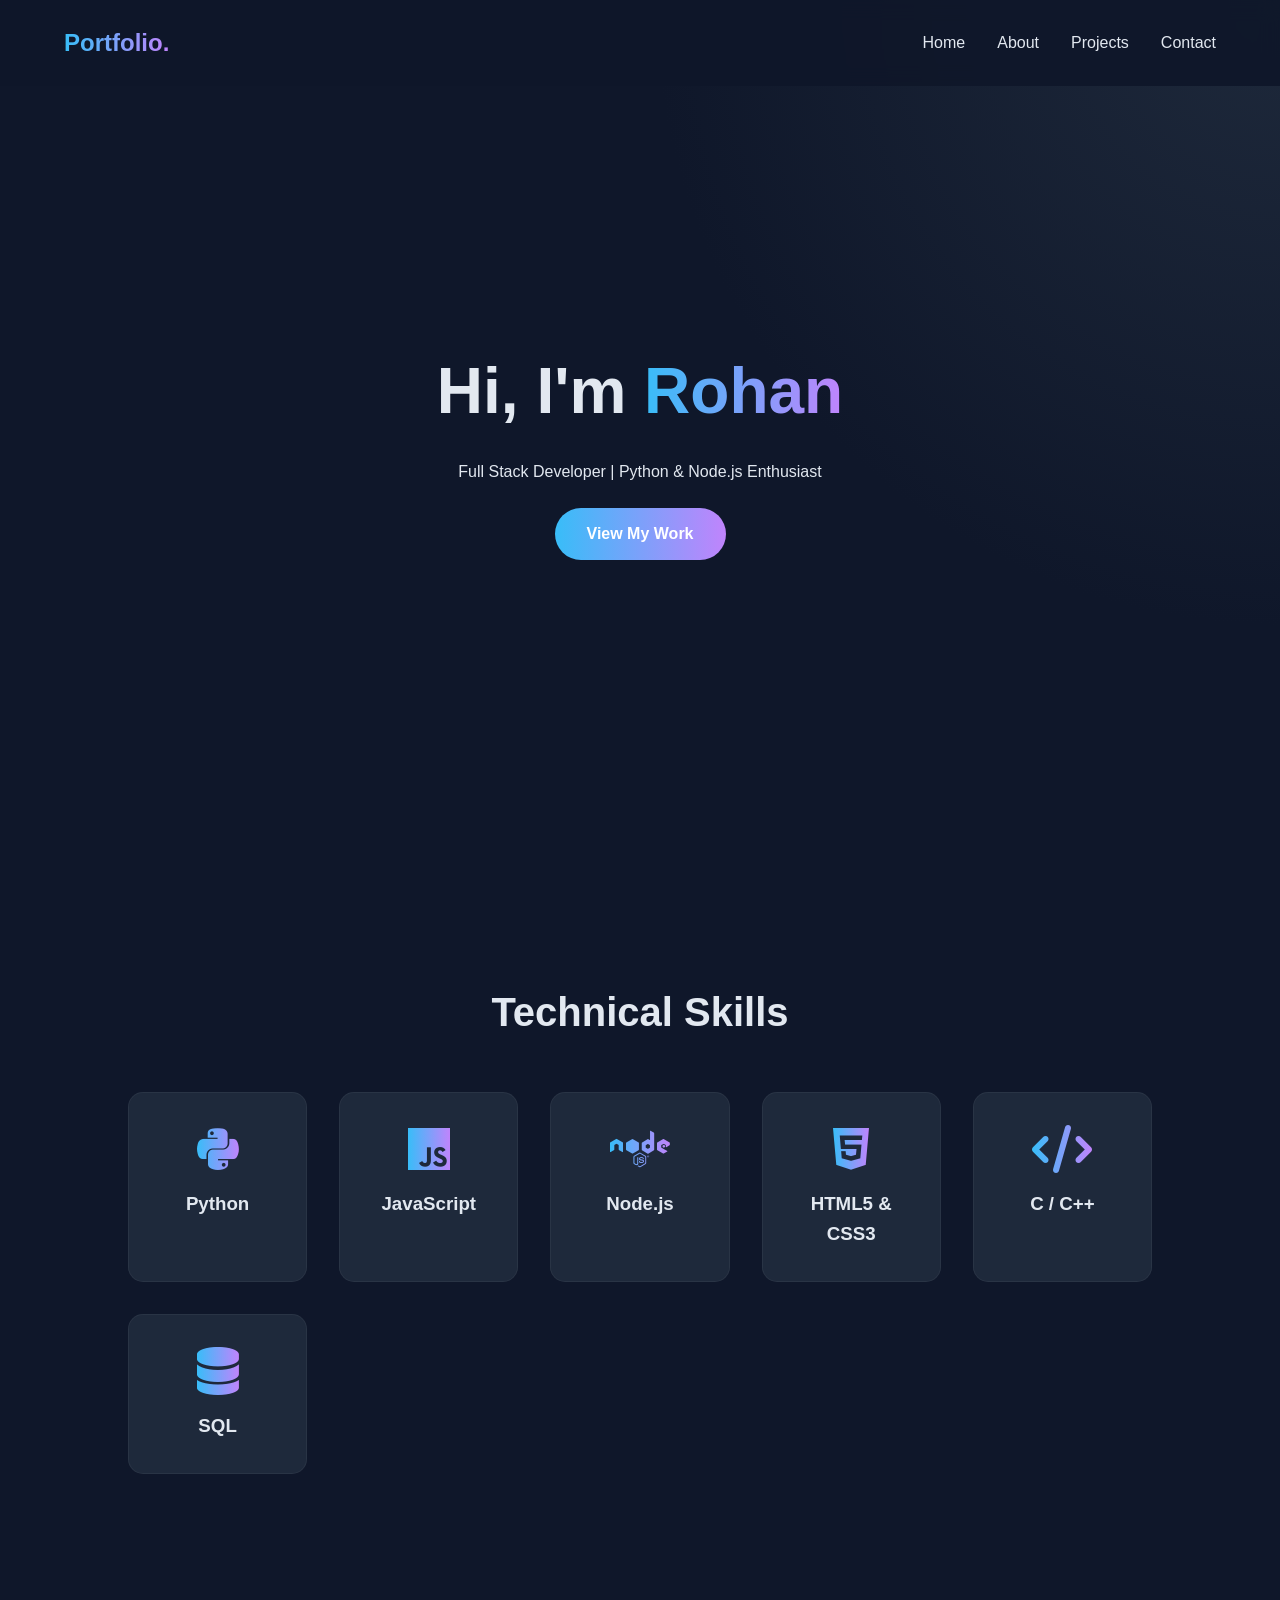
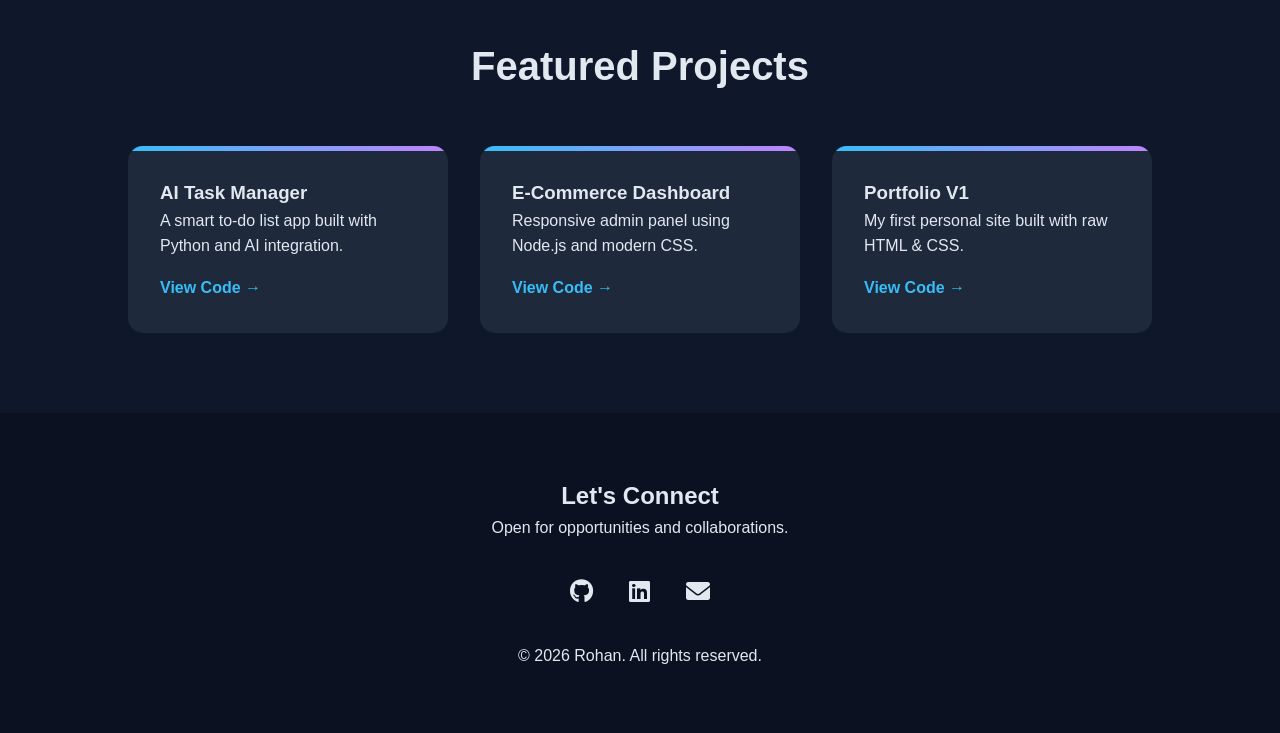
==== index.html @ 718a58d2 "Add files via upload" ====
<!DOCTYPE html>
<html lang="en">
<head>
    <meta charset="UTF-8">
    <meta name="viewport" content="width=device-width, initial-scale=1.0">
    <title>My Portfolio</title>
    <link rel="stylesheet" href="style.css">
    <link rel="stylesheet" href="https://cdnjs.cloudflare.com/ajax/libs/font-awesome/6.0.0/css/all.min.css">
</head>
<body>

    <nav class="navbar">
        <div class="logo">Portfolio.</div>
        <ul class="nav-links">
            <li><a href="#home">Home</a></li>
            <li><a href="#about">About</a></li>
            <li><a href="#projects">Projects</a></li>
            <li><a href="#contact">Contact</a></li>
        </ul>
    </nav>

    <header id="home" class="hero">
        <div class="hero-content">
            <h1>Hi, I'm <span class="highlight">Rohan</span></h1>
            <p>Full Stack Developer | Python & Node.js Enthusiast</p>
            <a href="#projects" class="btn">View My Work</a>
        </div>
    </header>

    <section id="about" class="container">
        <h2 class="section-title">Technical Skills</h2>
        <div class="skills-grid">
            <div class="skill-card"><i class="fab fa-python"></i> <h3>Python</h3></div>
            <div class="skill-card"><i class="fab fa-js"></i> <h3>JavaScript</h3></div>
            <div class="skill-card"><i class="fab fa-node"></i> <h3>Node.js</h3></div>
            <div class="skill-card"><i class="fab fa-html5"></i> <h3>HTML5 & CSS3</h3></div>
            <div class="skill-card"><i class="fas fa-code"></i> <h3>C / C++</h3></div>
            <div class="skill-card"><i class="fas fa-database"></i> <h3>SQL</h3></div>
        </div>
    </section>

    <section id="projects" class="container">
        <h2 class="section-title">Featured Projects</h2>
        <div class="projects-grid">
            <div class="project-card">
                <h3>AI Task Manager</h3>
                <p>A smart to-do list app built with Python and AI integration.</p>
                <a href="#">View Code &rarr;</a>
            </div>
            <div class="project-card">
                <h3>E-Commerce Dashboard</h3>
                <p>Responsive admin panel using Node.js and modern CSS.</p>
                <a href="#">View Code &rarr;</a>
            </div>
            <div class="project-card">
                <h3>Portfolio V1</h3>
                <p>My first personal site built with raw HTML & CSS.</p>
                <a href="#">View Code &rarr;</a>
            </div>
        </div>
    </section>

    <section id="contact" class="footer">
        <h2>Let's Connect</h2>
        <p>Open for opportunities and collaborations.</p>
        <div class="socials">
            <a href="#"><i class="fab fa-github"></i></a>
            <a href="#"><i class="fab fa-linkedin"></i></a>
            <a href="mailto:khadkerohan20@gmail.com"><i class="fas fa-envelope"></i></a>
        </div>
        <p class="copyright">&copy; 2026 Rohan. All rights reserved.</p>
    </section>

    <script src="script.js"></script>
</body>
</html>
---- style.css ----
/* --- Variables & Reset --- */
:root {
    --bg-color: #0f172a;
    --card-bg: #1e293b;
    --text-color: #e2e8f0;
    --primary-color: #38bdf8; /* Cyan */
    --accent-color: #c084fc;  /* Purple */
    --gradient: linear-gradient(90deg, var(--primary-color), var(--accent-color));
}

* {
    margin: 0;
    padding: 0;
    box-sizing: border-box;
    font-family: 'Segoe UI', Tahoma, Geneva, Verdana, sans-serif;
    scroll-behavior: smooth;
}

body {
    background-color: var(--bg-color);
    color: var(--text-color);
    line-height: 1.6;
}

/* --- Navigation --- */
.navbar {
    display: flex;
    justify-content: space-between;
    align-items: center;
    padding: 1.5rem 5%;
    position: fixed;
    width: 100%;
    background: rgba(15, 23, 42, 0.9);
    backdrop-filter: blur(10px);
    z-index: 1000;
}

.logo {
    font-size: 1.5rem;
    font-weight: bold;
    background: var(--gradient);
    -webkit-background-clip: text;
    -webkit-text-fill-color: transparent;
}

.nav-links {
    list-style: none;
    display: flex;
    gap: 2rem;
}

.nav-links a {
    text-decoration: none;
    color: var(--text-color);
    font-weight: 500;
    transition: 0.3s;
}

.nav-links a:hover {
    color: var(--primary-color);
}

/* --- Hero Section --- */
.hero {
    height: 100vh;
    display: flex;
    align-items: center;
    justify-content: center;
    text-align: center;
    background: radial-gradient(circle at top right, #1e293b, transparent 40%);
}

.hero h1 {
    font-size: 4rem;
    margin-bottom: 1rem;
}

.highlight {
    background: var(--gradient);
    -webkit-background-clip: text;
    -webkit-text-fill-color: transparent;
}

.btn {
    display: inline-block;
    padding: 0.8rem 2rem;
    margin-top: 1.5rem;
    background: var(--gradient);
    color: #fff;
    text-decoration: none;
    border-radius: 50px;
    font-weight: bold;
    transition: transform 0.3s ease;
}

.btn:hover {
    transform: scale(1.05);
}

/* --- Common Layouts --- */
.container {
    padding: 5rem 10%;
}

.section-title {
    text-align: center;
    font-size: 2.5rem;
    margin-bottom: 3rem;
}

/* --- Skills Grid --- */
.skills-grid {
    display: grid;
    grid-template-columns: repeat(auto-fit, minmax(150px, 1fr));
    gap: 2rem;
    text-align: center;
}

.skill-card {
    background: var(--card-bg);
    padding: 2rem;
    border-radius: 15px;
    border: 1px solid rgba(255, 255, 255, 0.05);
    transition: 0.3s;
}

.skill-card:hover {
    transform: translateY(-10px);
    border-color: var(--primary-color);
}

.skill-card i {
    font-size: 3rem;
    margin-bottom: 1rem;
    background: var(--gradient);
    -webkit-background-clip: text;
    -webkit-text-fill-color: transparent;
}

/* --- Projects Grid --- */
.projects-grid {
    display: grid;
    grid-template-columns: repeat(auto-fit, minmax(300px, 1fr));
    gap: 2rem;
}

.project-card {
    background: var(--card-bg);
    padding: 2rem;
    border-radius: 15px;
    position: relative;
    overflow: hidden;
    transition: 0.3s;
}

.project-card::before {
    content: '';
    position: absolute;
    top: 0;
    left: 0;
    width: 100%;
    height: 5px;
    background: var(--gradient);
}

.project-card:hover {
    transform: scale(1.02);
}

.project-card a {
    color: var(--primary-color);
    text-decoration: none;
    font-weight: bold;
    margin-top: 1rem;
    display: inline-block;
}

/* --- Footer --- */
.footer {
    text-align: center;
    padding: 4rem 2rem;
    background: #0b1120;
}

.socials {
    margin: 2rem 0;
}

.socials a {
    color: var(--text-color);
    font-size: 1.5rem;
    margin: 0 1rem;
    transition: 0.3s;
}

.socials a:hover {
    color: var(--accent-color);
}
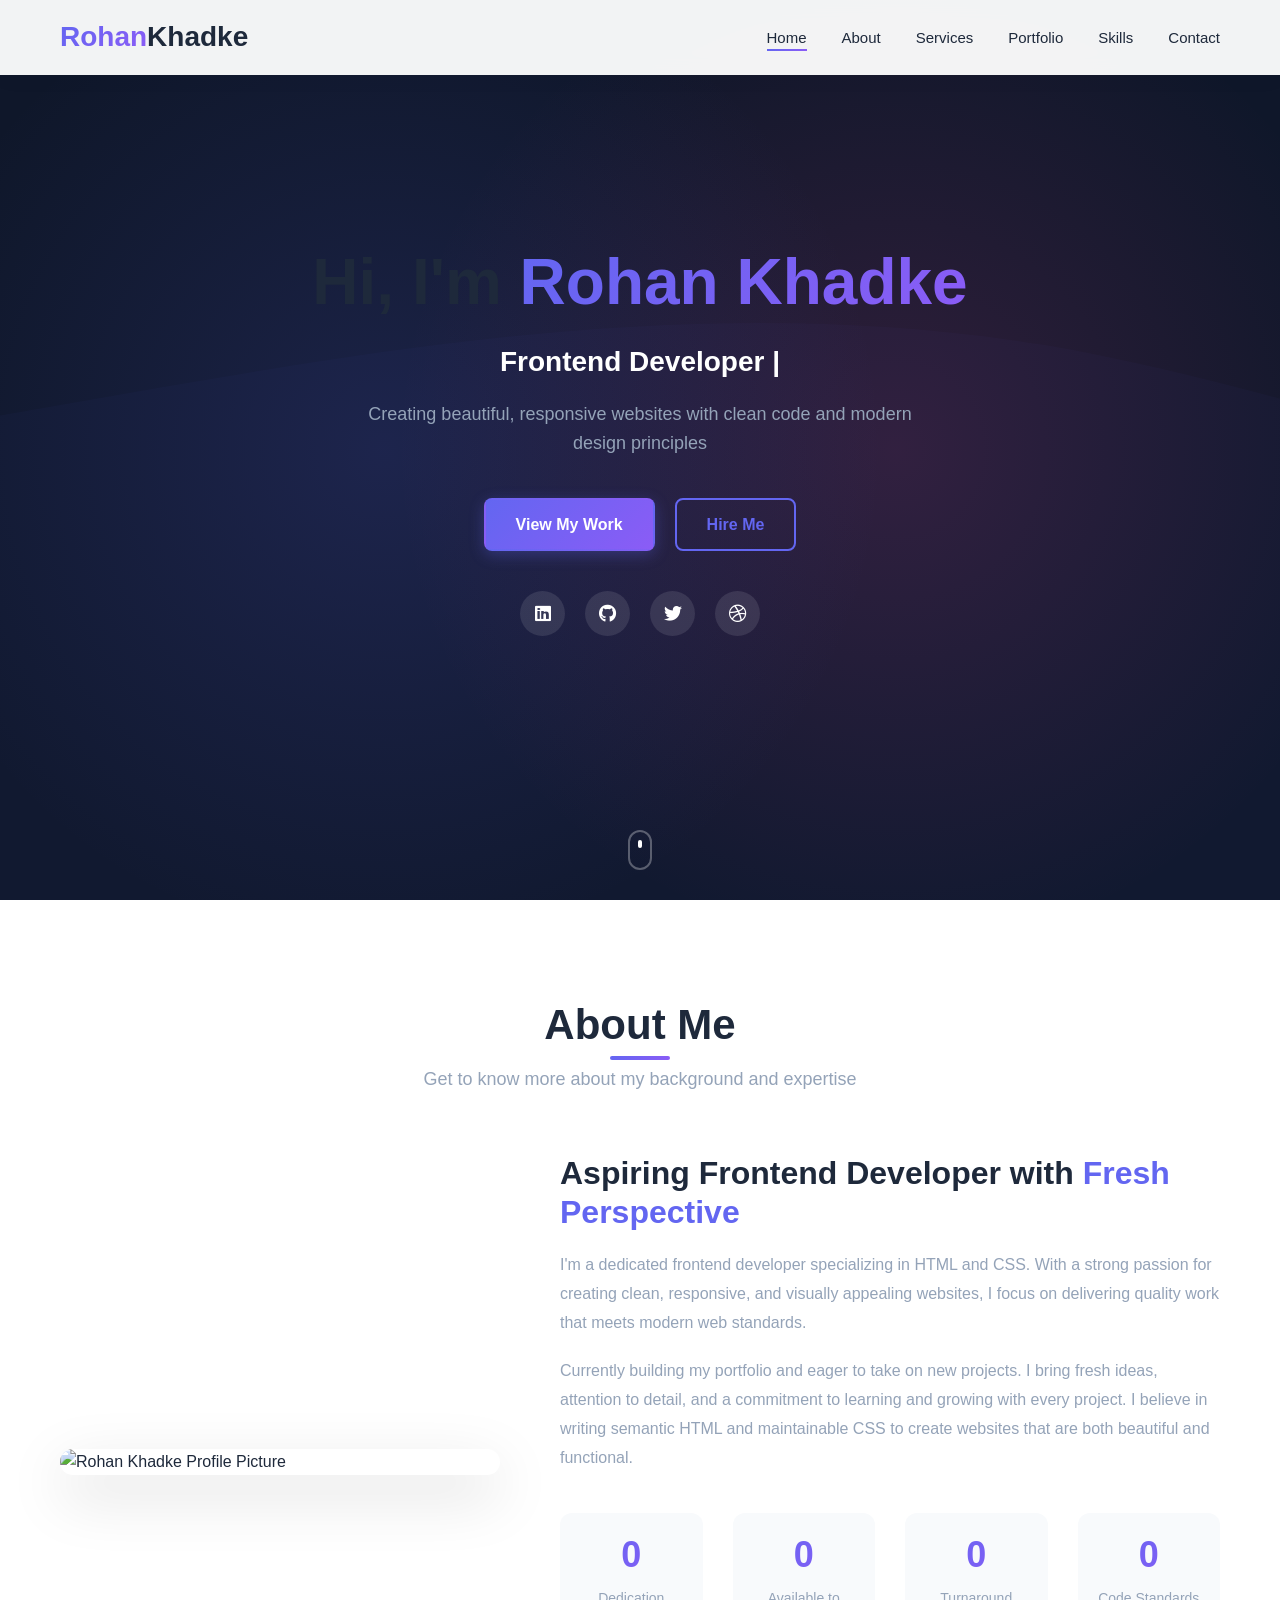
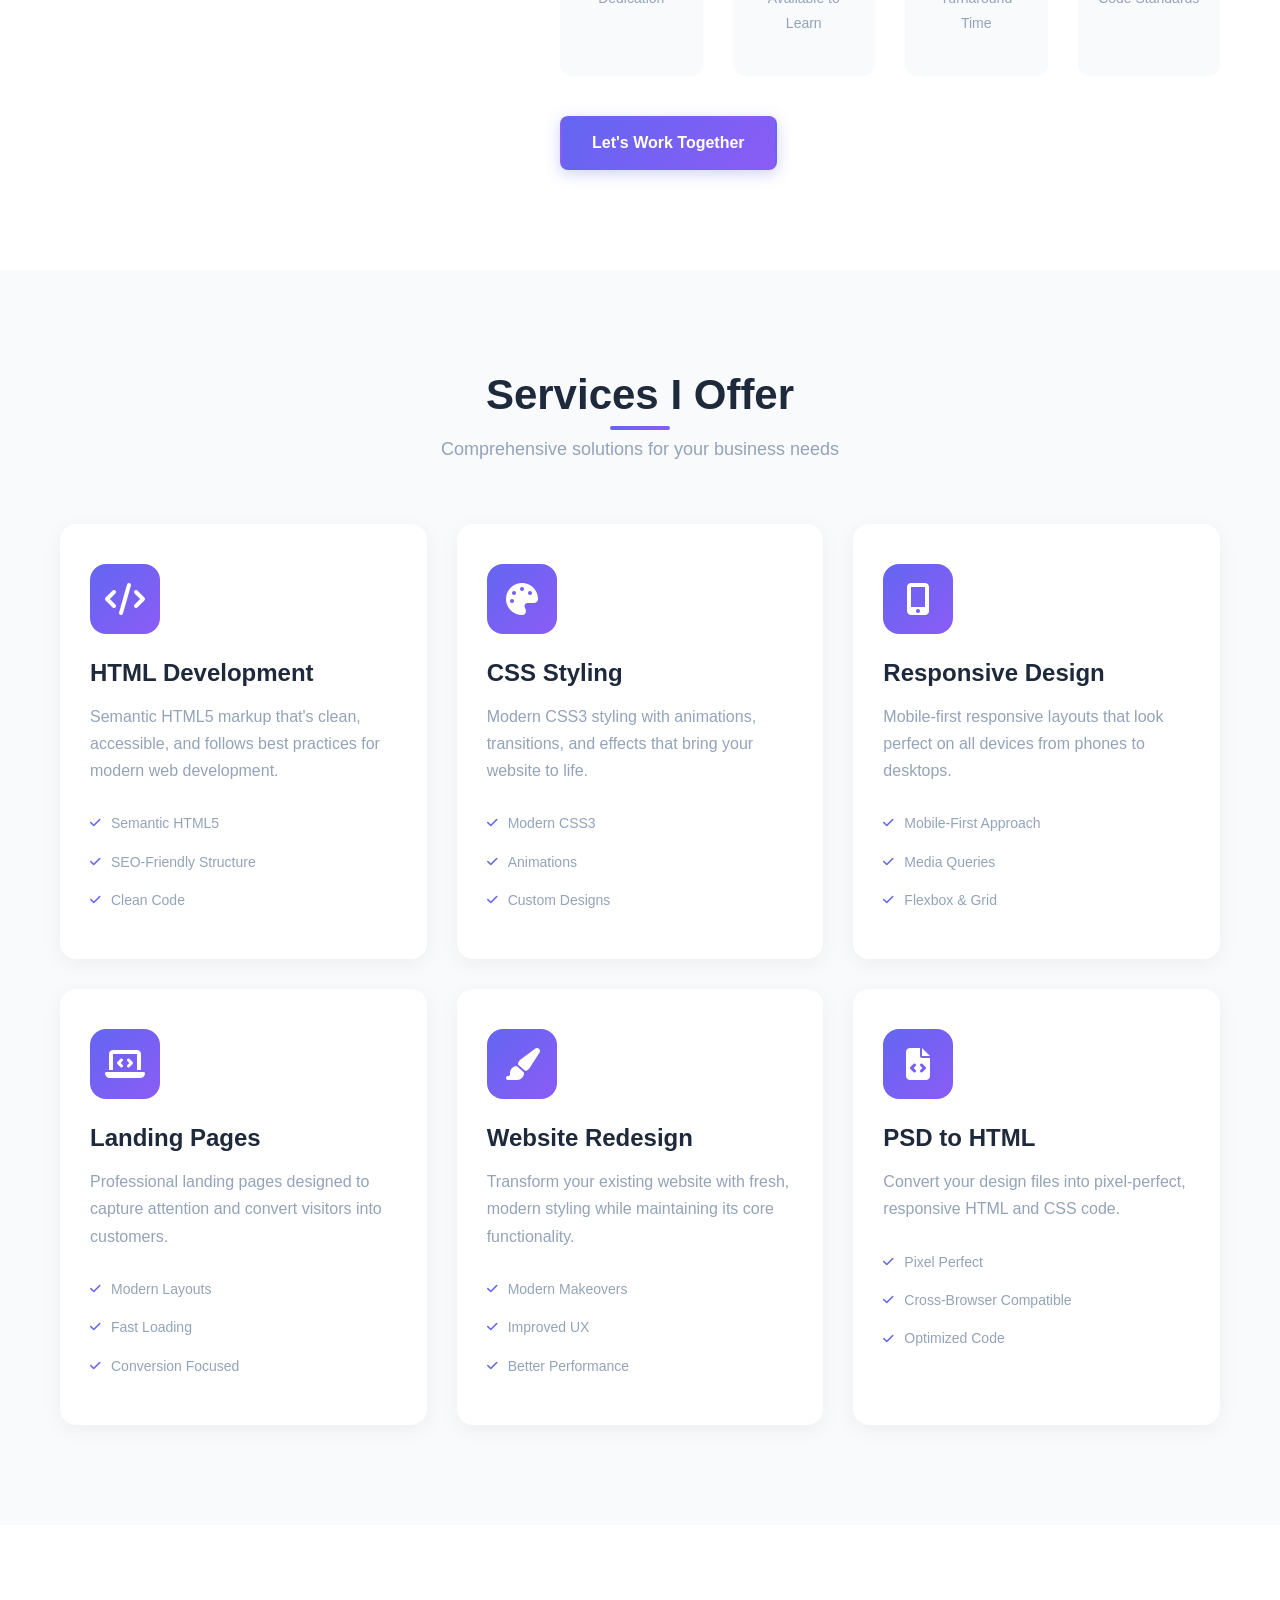
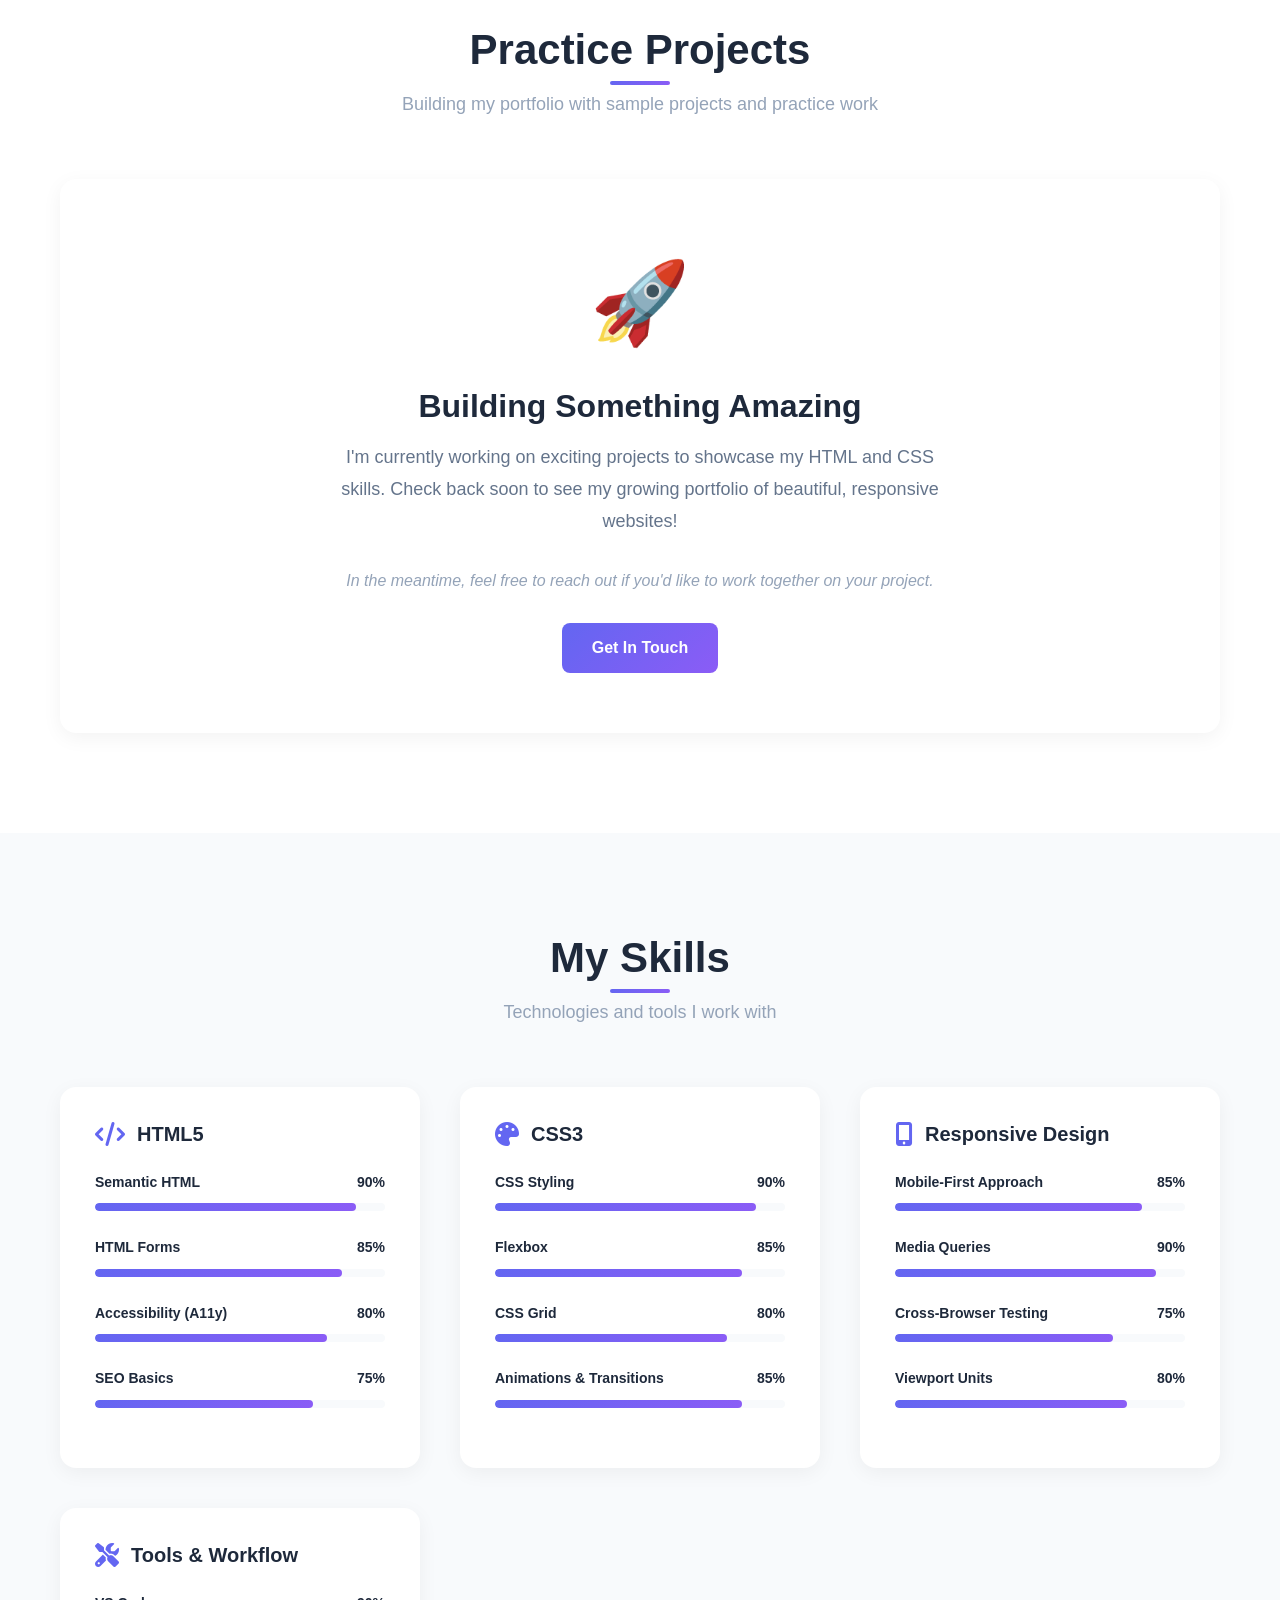
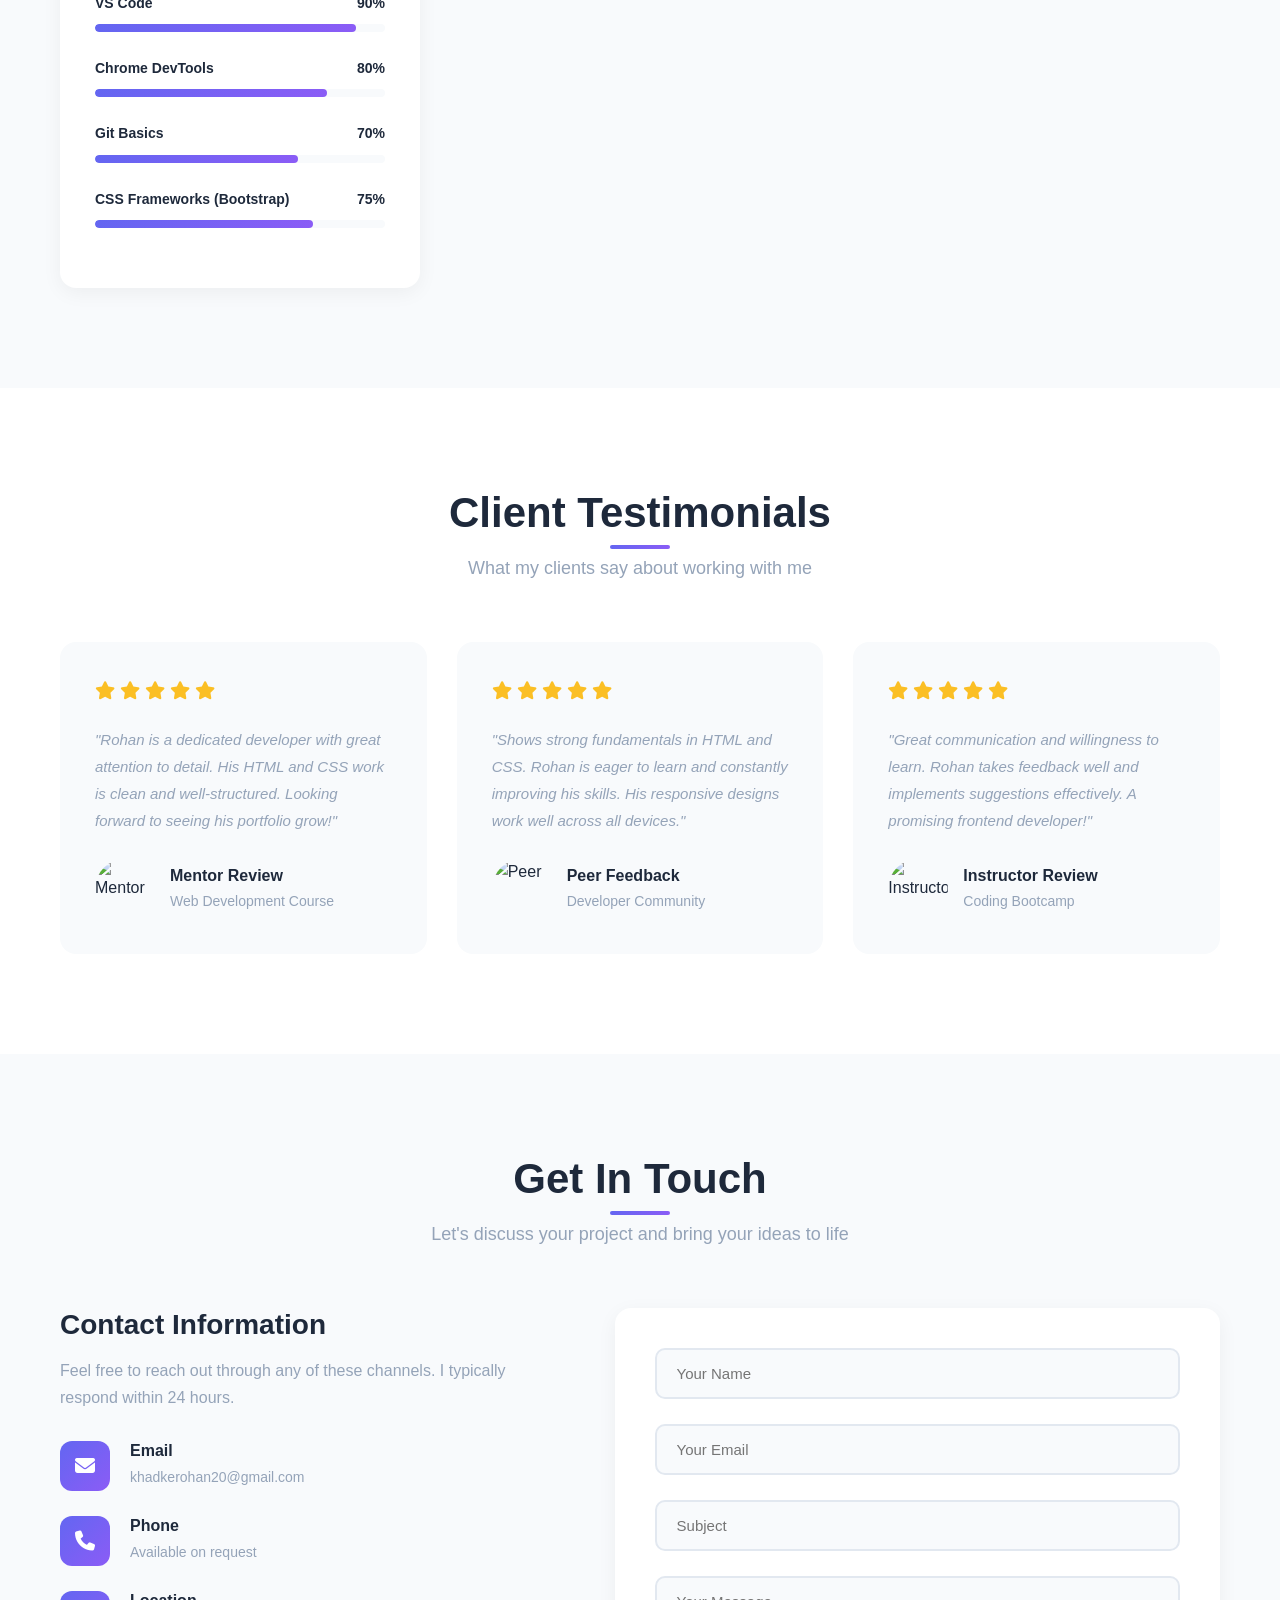
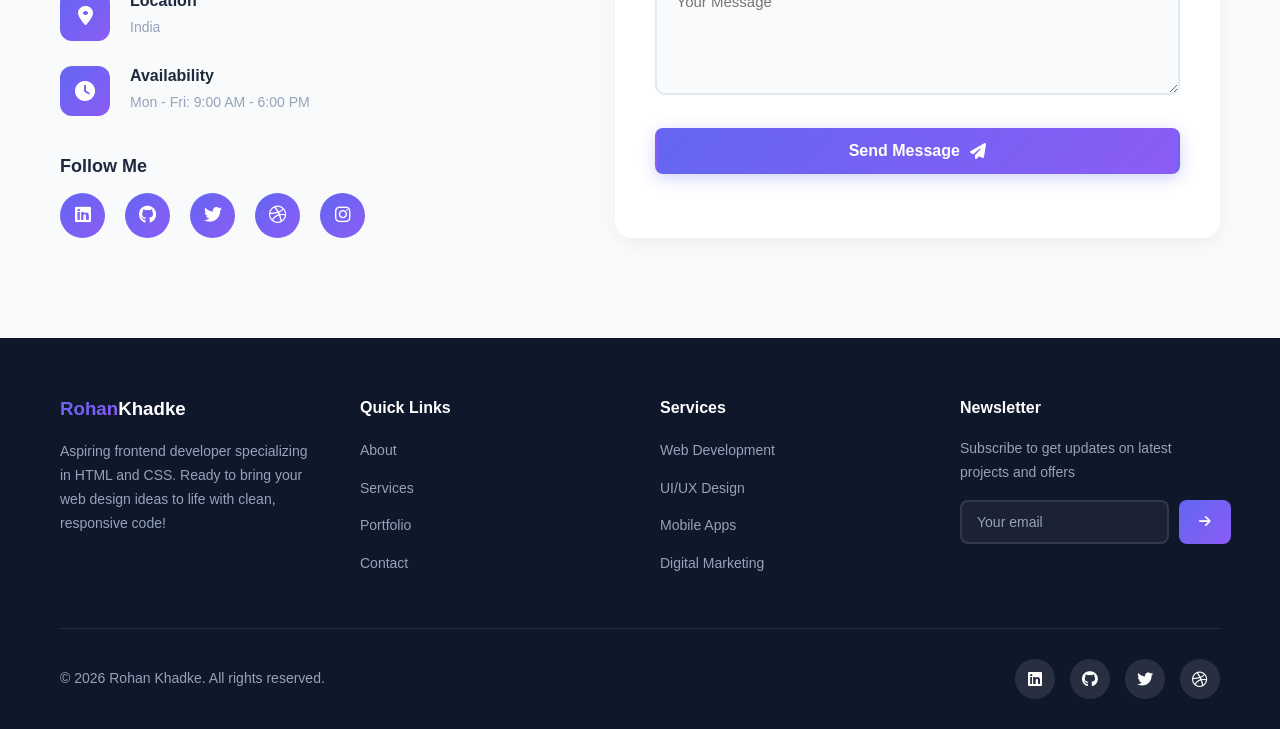
==== commit d09ebfd2: "Add files via upload" ====
--- a/index.html
+++ b/index.html
@@ -3,74 +3,640 @@
 <head>
     <meta charset="UTF-8">
     <meta name="viewport" content="width=device-width, initial-scale=1.0">
-    <title>My Portfolio</title>
-    <link rel="stylesheet" href="style.css">
-    <link rel="stylesheet" href="https://cdnjs.cloudflare.com/ajax/libs/font-awesome/6.0.0/css/all.min.css">
+    <meta name="description" content="Professional Freelancer Portfolio - Web Development, Design, and Digital Solutions">
+    <title>Professional Portfolio | Freelancer</title>
+    <link rel="stylesheet" href="styles.css">
+    <link rel="stylesheet" href="https://cdnjs.cloudflare.com/ajax/libs/font-awesome/6.4.0/css/all.min.css">
 </head>
 <body>
-
+    <!-- Navigation -->
     <nav class="navbar">
-        <div class="logo">Portfolio.</div>
-        <ul class="nav-links">
-            <li><a href="#home">Home</a></li>
-            <li><a href="#about">About</a></li>
-            <li><a href="#projects">Projects</a></li>
-            <li><a href="#contact">Contact</a></li>
-        </ul>
+        <div class="container">
+            <div class="nav-wrapper">
+                <div class="logo">
+                    <a href="#home"><span class="logo-highlight">Rohan</span>Khadke</a>
+                </div>
+                <ul class="nav-menu">
+                    <li><a href="#home" class="nav-link">Home</a></li>
+                    <li><a href="#about" class="nav-link">About</a></li>
+                    <li><a href="#services" class="nav-link">Services</a></li>
+                    <li><a href="#portfolio" class="nav-link">Portfolio</a></li>
+                    <li><a href="#skills" class="nav-link">Skills</a></li>
+                    <li><a href="#contact" class="nav-link">Contact</a></li>
+                </ul>
+                <div class="hamburger">
+                    <span></span>
+                    <span></span>
+                    <span></span>
+                </div>
+            </div>
+        </div>
     </nav>
 
-    <header id="home" class="hero">
-        <div class="hero-content">
-            <h1>Hi, I'm <span class="highlight">Rohan</span></h1>
-            <p>Full Stack Developer | Python & Node.js Enthusiast</p>
-            <a href="#projects" class="btn">View My Work</a>
-        </div>
-    </header>
-
-    <section id="about" class="container">
-        <h2 class="section-title">Technical Skills</h2>
-        <div class="skills-grid">
-            <div class="skill-card"><i class="fab fa-python"></i> <h3>Python</h3></div>
-            <div class="skill-card"><i class="fab fa-js"></i> <h3>JavaScript</h3></div>
-            <div class="skill-card"><i class="fab fa-node"></i> <h3>Node.js</h3></div>
-            <div class="skill-card"><i class="fab fa-html5"></i> <h3>HTML5 & CSS3</h3></div>
-            <div class="skill-card"><i class="fas fa-code"></i> <h3>C / C++</h3></div>
-            <div class="skill-card"><i class="fas fa-database"></i> <h3>SQL</h3></div>
+    <!-- Hero Section -->
+    <section id="home" class="hero">
+        <div class="hero-overlay"></div>
+        <div class="container">
+            <div class="hero-content">
+                <h1 class="hero-title">
+                    Hi, I'm <span class="highlight">Rohan Khadke</span>
+                </h1>
+                <p class="hero-subtitle">Frontend Developer | HTML & CSS Specialist</p>
+                <p class="hero-description">
+                    Creating beautiful, responsive websites with clean code and modern design principles
+                </p>
+                <div class="hero-buttons">
+                    <a href="#portfolio" class="btn btn-primary">View My Work</a>
+                    <a href="#contact" class="btn btn-secondary">Hire Me</a>
+                </div>
+                <div class="social-links">
+                    <a href="https://www.linkedin.com/in/rohan-khadke" target="_blank" rel="noopener noreferrer" aria-label="LinkedIn"><i class="fab fa-linkedin"></i></a>
+                    <a href="https://github.com/RohanKhadke20" target="_blank" rel="noopener noreferrer" aria-label="GitHub"><i class="fab fa-github"></i></a>
+                    <a href="#" aria-label="Twitter"><i class="fab fa-twitter"></i></a>
+                    <a href="#" aria-label="Dribbble"><i class="fab fa-dribbble"></i></a>
+                </div>
+            </div>
+        </div>
+        <div class="scroll-indicator">
+            <span></span>
         </div>
     </section>
 
-    <section id="projects" class="container">
-        <h2 class="section-title">Featured Projects</h2>
-        <div class="projects-grid">
-            <div class="project-card">
-                <h3>AI Task Manager</h3>
-                <p>A smart to-do list app built with Python and AI integration.</p>
-                <a href="#">View Code &rarr;</a>
-            </div>
-            <div class="project-card">
-                <h3>E-Commerce Dashboard</h3>
-                <p>Responsive admin panel using Node.js and modern CSS.</p>
-                <a href="#">View Code &rarr;</a>
-            </div>
-            <div class="project-card">
-                <h3>Portfolio V1</h3>
-                <p>My first personal site built with raw HTML & CSS.</p>
-                <a href="#">View Code &rarr;</a>
+    <!-- About Section -->
+    <section id="about" class="about">
+        <div class="container">
+            <div class="section-header">
+                <h2 class="section-title">About Me</h2>
+                <p class="section-subtitle">Get to know more about my background and expertise</p>
+            </div>
+            <div class="about-content">
+                <div class="about-image">
+                    <div class="image-wrapper">
+                        <img src="WhatsApp Image 2026-01-09 at 1.52.33 PM.jpeg" alt="Rohan Khadke Profile Picture">
+                        <div class="image-overlay"></div>
+                    </div>
+                </div>
+                <div class="about-text">
+                    <h3>Aspiring Frontend Developer with <span class="highlight">Fresh Perspective</span></h3>
+                    <p>
+                        I'm a dedicated frontend developer specializing in HTML and CSS. With a strong passion 
+                        for creating clean, responsive, and visually appealing websites, I focus on delivering 
+                        quality work that meets modern web standards.
+                    </p>
+                    <p>
+                        Currently building my portfolio and eager to take on new projects. I bring fresh ideas, 
+                        attention to detail, and a commitment to learning and growing with every project. 
+                        I believe in writing semantic HTML and maintainable CSS to create websites that are both 
+                        beautiful and functional.
+                    </p>
+                    <div class="about-stats">
+                        <div class="stat-item">
+                            <h4>100%</h4>
+                            <p>Dedication</p>
+                        </div>
+                        <div class="stat-item">
+                            <h4>24/7</h4>
+                            <p>Available to Learn</p>
+                        </div>
+                        <div class="stat-item">
+                            <h4>Fast</h4>
+                            <p>Turnaround Time</p>
+                        </div>
+                        <div class="stat-item">
+                            <h4>Quality</h4>
+                            <p>Code Standards</p>
+                        </div>
+                    </div>
+                    <a href="#contact" class="btn btn-primary">Let's Work Together</a>
+                </div>
             </div>
         </div>
     </section>
 
-    <section id="contact" class="footer">
-        <h2>Let's Connect</h2>
-        <p>Open for opportunities and collaborations.</p>
-        <div class="socials">
-            <a href="#"><i class="fab fa-github"></i></a>
-            <a href="#"><i class="fab fa-linkedin"></i></a>
-            <a href="mailto:khadkerohan20@gmail.com"><i class="fas fa-envelope"></i></a>
-        </div>
-        <p class="copyright">&copy; 2026 Rohan. All rights reserved.</p>
+    <!-- Services Section -->
+    <section id="services" class="services">
+        <div class="container">
+            <div class="section-header">
+                <h2 class="section-title">Services I Offer</h2>
+                <p class="section-subtitle">Comprehensive solutions for your business needs</p>
+            </div>
+            <div class="services-grid">
+                <div class="service-card">
+                    <div class="service-icon">
+                        <i class="fas fa-code"></i>
+                    </div>
+                    <h3>HTML Development</h3>
+                    <p>
+                        Semantic HTML5 markup that's clean, accessible, and follows 
+                        best practices for modern web development.
+                    </p>
+                    <ul class="service-features">
+                        <li><i class="fas fa-check"></i> Semantic HTML5</li>
+                        <li><i class="fas fa-check"></i> SEO-Friendly Structure</li>
+                        <li><i class="fas fa-check"></i> Clean Code</li>
+                    </ul>
+                </div>
+
+                <div class="service-card">
+                    <div class="service-icon">
+                        <i class="fas fa-palette"></i>
+                    </div>
+                    <h3>CSS Styling</h3>
+                    <p>
+                        Modern CSS3 styling with animations, transitions, and effects 
+                        that bring your website to life.
+                    </p>
+                    <ul class="service-features">
+                        <li><i class="fas fa-check"></i> Modern CSS3</li>
+                        <li><i class="fas fa-check"></i> Animations</li>
+                        <li><i class="fas fa-check"></i> Custom Designs</li>
+                    </ul>
+                </div>
+
+                <div class="service-card">
+                    <div class="service-icon">
+                        <i class="fas fa-mobile-alt"></i>
+                    </div>
+                    <h3>Responsive Design</h3>
+                    <p>
+                        Mobile-first responsive layouts that look perfect on all devices 
+                        from phones to desktops.
+                    </p>
+                    <ul class="service-features">
+                        <li><i class="fas fa-check"></i> Mobile-First Approach</li>
+                        <li><i class="fas fa-check"></i> Media Queries</li>
+                        <li><i class="fas fa-check"></i> Flexbox & Grid</li>
+                    </ul>
+                </div>
+
+                <div class="service-card">
+                    <div class="service-icon">
+                        <i class="fas fa-laptop-code"></i>
+                    </div>
+                    <h3>Landing Pages</h3>
+                    <p>
+                        Professional landing pages designed to capture attention and 
+                        convert visitors into customers.
+                    </p>
+                    <ul class="service-features">
+                        <li><i class="fas fa-check"></i> Modern Layouts</li>
+                        <li><i class="fas fa-check"></i> Fast Loading</li>
+                        <li><i class="fas fa-check"></i> Conversion Focused</li>
+                    </ul>
+                </div>
+
+                <div class="service-card">
+                    <div class="service-icon">
+                        <i class="fas fa-paint-brush"></i>
+                    </div>
+                    <h3>Website Redesign</h3>
+                    <p>
+                        Transform your existing website with fresh, modern styling 
+                        while maintaining its core functionality.
+                    </p>
+                    <ul class="service-features">
+                        <li><i class="fas fa-check"></i> Modern Makeovers</li>
+                        <li><i class="fas fa-check"></i> Improved UX</li>
+                        <li><i class="fas fa-check"></i> Better Performance</li>
+                    </ul>
+                </div>
+
+                <div class="service-card">
+                    <div class="service-icon">
+                        <i class="fas fa-file-code"></i>
+                    </div>
+                    <h3>PSD to HTML</h3>
+                    <p>
+                        Convert your design files into pixel-perfect, responsive HTML 
+                        and CSS code.
+                    </p>
+                    <ul class="service-features">
+                        <li><i class="fas fa-check"></i> Pixel Perfect</li>
+                        <li><i class="fas fa-check"></i> Cross-Browser Compatible</li>
+                        <li><i class="fas fa-check"></i> Optimized Code</li>
+                    </ul>
+                </div>
+            </div>
+        </div>
     </section>
+
+    <!-- Portfolio Section -->
+    <section id="portfolio" class="portfolio">
+        <div class="container">
+            <div class="section-header">
+                <h2 class="section-title">Practice Projects</h2>
+                <p class="section-subtitle">Building my portfolio with sample projects and practice work</p>
+            </div>
+            
+            <div style="text-align: center; padding: 60px 20px; background: white; border-radius: 16px; box-shadow: 0 5px 20px rgba(0, 0, 0, 0.05);">
+                <div style="font-size: 80px; margin-bottom: 20px;">🚀</div>
+                <h3 style="font-size: 32px; margin-bottom: 15px; color: #1e293b;">Building Something Amazing</h3>
+                <p style="font-size: 18px; color: #64748b; max-width: 600px; margin: 0 auto 30px; line-height: 1.8;">
+                    I'm currently working on exciting projects to showcase my HTML and CSS skills. 
+                    Check back soon to see my growing portfolio of beautiful, responsive websites!
+                </p>
+                <p style="font-size: 16px; color: #94a3b8; font-style: italic;">
+                    In the meantime, feel free to reach out if you'd like to work together on your project.
+                </p>
+                <div style="margin-top: 30px;">
+                    <a href="#contact" style="display: inline-flex; align-items: center; gap: 10px; padding: 12px 30px; background: linear-gradient(135deg, #6366f1, #8b5cf6); color: white; border-radius: 8px; text-decoration: none; font-weight: 600; transition: transform 0.3s ease;">
+                        Get In Touch
+                    </a>
+                </div>
+            </div>
+        </div>
+    </section>
+
+    <!-- Skills Section -->
+    <section id="skills" class="skills">
+        <div class="container">
+            <div class="section-header">
+                <h2 class="section-title">My Skills</h2>
+                <p class="section-subtitle">Technologies and tools I work with</p>
+            </div>
+            <div class="skills-content">
+                <div class="skills-category">
+                    <h3><i class="fas fa-code"></i> HTML5</h3>
+                    <div class="skill-item">
+                        <div class="skill-info">
+                            <span>Semantic HTML</span>
+                            <span>90%</span>
+                        </div>
+                        <div class="skill-bar">
+                            <div class="skill-progress" style="width: 90%"></div>
+                        </div>
+                    </div>
+                    <div class="skill-item">
+                        <div class="skill-info">
+                            <span>HTML Forms</span>
+                            <span>85%</span>
+                        </div>
+                        <div class="skill-bar">
+                            <div class="skill-progress" style="width: 85%"></div>
+                        </div>
+                    </div>
+                    <div class="skill-item">
+                        <div class="skill-info">
+                            <span>Accessibility (A11y)</span>
+                            <span>80%</span>
+                        </div>
+                        <div class="skill-bar">
+                            <div class="skill-progress" style="width: 80%"></div>
+                        </div>
+                    </div>
+                    <div class="skill-item">
+                        <div class="skill-info">
+                            <span>SEO Basics</span>
+                            <span>75%</span>
+                        </div>
+                        <div class="skill-bar">
+                            <div class="skill-progress" style="width: 75%"></div>
+                        </div>
+                    </div>
+                </div>
+
+                <div class="skills-category">
+                    <h3><i class="fas fa-palette"></i> CSS3</h3>
+                    <div class="skill-item">
+                        <div class="skill-info">
+                            <span>CSS Styling</span>
+                            <span>90%</span>
+                        </div>
+                        <div class="skill-bar">
+                            <div class="skill-progress" style="width: 90%"></div>
+                        </div>
+                    </div>
+                    <div class="skill-item">
+                        <div class="skill-info">
+                            <span>Flexbox</span>
+                            <span>85%</span>
+                        </div>
+                        <div class="skill-bar">
+                            <div class="skill-progress" style="width: 85%"></div>
+                        </div>
+                    </div>
+                    <div class="skill-item">
+                        <div class="skill-info">
+                            <span>CSS Grid</span>
+                            <span>80%</span>
+                        </div>
+                        <div class="skill-bar">
+                            <div class="skill-progress" style="width: 80%"></div>
+                        </div>
+                    </div>
+                    <div class="skill-item">
+                        <div class="skill-info">
+                            <span>Animations & Transitions</span>
+                            <span>85%</span>
+                        </div>
+                        <div class="skill-bar">
+                            <div class="skill-progress" style="width: 85%"></div>
+                        </div>
+                    </div>
+                </div>
+
+                <div class="skills-category">
+                    <h3><i class="fas fa-mobile-alt"></i> Responsive Design</h3>
+                    <div class="skill-item">
+                        <div class="skill-info">
+                            <span>Mobile-First Approach</span>
+                            <span>85%</span>
+                        </div>
+                        <div class="skill-bar">
+                            <div class="skill-progress" style="width: 85%"></div>
+                        </div>
+                    </div>
+                    <div class="skill-item">
+                        <div class="skill-info">
+                            <span>Media Queries</span>
+                            <span>90%</span>
+                        </div>
+                        <div class="skill-bar">
+                            <div class="skill-progress" style="width: 90%"></div>
+                        </div>
+                    </div>
+                    <div class="skill-item">
+                        <div class="skill-info">
+                            <span>Cross-Browser Testing</span>
+                            <span>75%</span>
+                        </div>
+                        <div class="skill-bar">
+                            <div class="skill-progress" style="width: 75%"></div>
+                        </div>
+                    </div>
+                    <div class="skill-item">
+                        <div class="skill-info">
+                            <span>Viewport Units</span>
+                            <span>80%</span>
+                        </div>
+                        <div class="skill-bar">
+                            <div class="skill-progress" style="width: 80%"></div>
+                        </div>
+                    </div>
+                </div>
+
+                <div class="skills-category">
+                    <h3><i class="fas fa-tools"></i> Tools & Workflow</h3>
+                    <div class="skill-item">
+                        <div class="skill-info">
+                            <span>VS Code</span>
+                            <span>90%</span>
+                        </div>
+                        <div class="skill-bar">
+                            <div class="skill-progress" style="width: 90%"></div>
+                        </div>
+                    </div>
+                    <div class="skill-item">
+                        <div class="skill-info">
+                            <span>Chrome DevTools</span>
+                            <span>80%</span>
+                        </div>
+                        <div class="skill-bar">
+                            <div class="skill-progress" style="width: 80%"></div>
+                        </div>
+                    </div>
+                    <div class="skill-item">
+                        <div class="skill-info">
+                            <span>Git Basics</span>
+                            <span>70%</span>
+                        </div>
+                        <div class="skill-bar">
+                            <div class="skill-progress" style="width: 70%"></div>
+                        </div>
+                    </div>
+                    <div class="skill-item">
+                        <div class="skill-info">
+                            <span>CSS Frameworks (Bootstrap)</span>
+                            <span>75%</span>
+                        </div>
+                        <div class="skill-bar">
+                            <div class="skill-progress" style="width: 75%"></div>
+                        </div>
+                    </div>
+                </div>
+            </div>
+        </div>
+    </section>
+
+    <!-- Testimonials Section -->
+    <section class="testimonials">
+        <div class="container">
+            <div class="section-header">
+                <h2 class="section-title">Client Testimonials</h2>
+                <p class="section-subtitle">What my clients say about working with me</p>
+            </div>
+            <div class="testimonials-grid">
+                <div class="testimonial-card">
+                    <div class="testimonial-stars">
+                        <i class="fas fa-star"></i>
+                        <i class="fas fa-star"></i>
+                        <i class="fas fa-star"></i>
+                        <i class="fas fa-star"></i>
+                        <i class="fas fa-star"></i>
+                    </div>
+                    <p class="testimonial-text">
+                        "Rohan is a dedicated developer with great attention to detail. His HTML and CSS work 
+                        is clean and well-structured. Looking forward to seeing his portfolio grow!"
+                    </p>
+                    <div class="testimonial-author">
+                        <img src="https://via.placeholder.com/60" alt="Mentor">
+                        <div>
+                            <h4>Mentor Review</h4>
+                            <p>Web Development Course</p>
+                        </div>
+                    </div>
+                </div>
+
+                <div class="testimonial-card">
+                    <div class="testimonial-stars">
+                        <i class="fas fa-star"></i>
+                        <i class="fas fa-star"></i>
+                        <i class="fas fa-star"></i>
+                        <i class="fas fa-star"></i>
+                        <i class="fas fa-star"></i>
+                    </div>
+                    <p class="testimonial-text">
+                        "Shows strong fundamentals in HTML and CSS. Rohan is eager to learn and constantly 
+                        improving his skills. His responsive designs work well across all devices."
+                    </p>
+                    <div class="testimonial-author">
+                        <img src="https://via.placeholder.com/60" alt="Peer">
+                        <div>
+                            <h4>Peer Feedback</h4>
+                            <p>Developer Community</p>
+                        </div>
+                    </div>
+                </div>
+
+                <div class="testimonial-card">
+                    <div class="testimonial-stars">
+                        <i class="fas fa-star"></i>
+                        <i class="fas fa-star"></i>
+                        <i class="fas fa-star"></i>
+                        <i class="fas fa-star"></i>
+                        <i class="fas fa-star"></i>
+                    </div>
+                    <p class="testimonial-text">
+                        "Great communication and willingness to learn. Rohan takes feedback well and 
+                        implements suggestions effectively. A promising frontend developer!"
+                    </p>
+                    <div class="testimonial-author">
+                        <img src="https://via.placeholder.com/60" alt="Instructor">
+                        <div>
+                            <h4>Instructor Review</h4>
+                            <p>Coding Bootcamp</p>
+                        </div>
+                    </div>
+                </div>
+            </div>
+        </div>
+    </section>
+
+    <!-- Contact Section -->
+    <section id="contact" class="contact">
+        <div class="container">
+            <div class="section-header">
+                <h2 class="section-title">Get In Touch</h2>
+                <p class="section-subtitle">Let's discuss your project and bring your ideas to life</p>
+            </div>
+            <div class="contact-content">
+                <div class="contact-info">
+                    <h3>Contact Information</h3>
+                    <p>Feel free to reach out through any of these channels. I typically respond within 24 hours.</p>
+                    
+                    <div class="contact-items">
+                        <div class="contact-item">
+                            <div class="contact-icon">
+                                <i class="fas fa-envelope"></i>
+                            </div>
+                            <div>
+                                <h4>Email</h4>
+                                <p><a href="mailto:khadkerohan20@gmail.com">khadkerohan20@gmail.com</a></p>
+                            </div>
+                        </div>
+
+                        <div class="contact-item">
+                            <div class="contact-icon">
+                                <i class="fas fa-phone"></i>
+                            </div>
+                            <div>
+                                <h4>Phone</h4>
+                                <p>Available on request</p>
+                            </div>
+                        </div>
+
+                        <div class="contact-item">
+                            <div class="contact-icon">
+                                <i class="fas fa-map-marker-alt"></i>
+                            </div>
+                            <div>
+                                <h4>Location</h4>
+                                <p>India</p>
+                            </div>
+                        </div>
+
+                        <div class="contact-item">
+                            <div class="contact-icon">
+                                <i class="fas fa-clock"></i>
+                            </div>
+                            <div>
+                                <h4>Availability</h4>
+                                <p>Mon - Fri: 9:00 AM - 6:00 PM</p>
+                            </div>
+                        </div>
+                    </div>
+
+                    <div class="contact-social">
+                        <h4>Follow Me</h4>
+                        <div class="social-links">
+                            <a href="https://www.linkedin.com/in/rohan-khadke" target="_blank" rel="noopener noreferrer" aria-label="LinkedIn"><i class="fab fa-linkedin"></i></a>
+                            <a href="https://github.com/RohanKhadke20" target="_blank" rel="noopener noreferrer"><i class="fab fa-github"></i></a>
+                            <a href="#"><i class="fab fa-twitter"></i></a>
+                            <a href="#"><i class="fab fa-dribbble"></i></a>
+                            <a href="#"><i class="fab fa-instagram"></i></a>
+                        </div>
+                    </div>
+                </div>
+
+                <div class="contact-form-wrapper">
+                    <form class="contact-form" id="contactForm">
+                        <div class="form-group">
+                            <input type="text" id="name" name="name" placeholder="Your Name" required>
+                        </div>
+                        <div class="form-group">
+                            <input type="email" id="email" name="email" placeholder="Your Email" required>
+                        </div>
+                        <div class="form-group">
+                            <input type="text" id="subject" name="subject" placeholder="Subject" required>
+                        </div>
+                        <div class="form-group">
+                            <textarea id="message" name="message" rows="5" placeholder="Your Message" required></textarea>
+                        </div>
+                        <button type="submit" class="btn btn-primary">
+                            <span>Send Message</span>
+                            <i class="fas fa-paper-plane"></i>
+                        </button>
+                    </form>
+                </div>
+            </div>
+        </div>
+    </section>
+
+    <!-- Footer -->
+    <footer class="footer">
+        <div class="container">
+            <div class="footer-content">
+                <div class="footer-section">
+                    <h3 class="footer-logo"><span class="logo-highlight">Rohan</span>Khadke</h3>
+                    <p>
+                        Aspiring frontend developer specializing in HTML and CSS. 
+                        Ready to bring your web design ideas to life with clean, responsive code!
+                    </p>
+                </div>
+                <div class="footer-section">
+                    <h4>Quick Links</h4>
+                    <ul>
+                        <li><a href="#about">About</a></li>
+                        <li><a href="#services">Services</a></li>
+                        <li><a href="#portfolio">Portfolio</a></li>
+                        <li><a href="#contact">Contact</a></li>
+                    </ul>
+                </div>
+                <div class="footer-section">
+                    <h4>Services</h4>
+                    <ul>
+                        <li><a href="#services">Web Development</a></li>
+                        <li><a href="#services">UI/UX Design</a></li>
+                        <li><a href="#services">Mobile Apps</a></li>
+                        <li><a href="#services">Digital Marketing</a></li>
+                    </ul>
+                </div>
+                <div class="footer-section">
+                    <h4>Newsletter</h4>
+                    <p>Subscribe to get updates on latest projects and offers</p>
+                    <form class="newsletter-form">
+                        <input type="email" placeholder="Your email">
+                        <button type="submit"><i class="fas fa-arrow-right"></i></button>
+                    </form>
+                </div>
+            </div>
+            <div class="footer-bottom">
+                <p>&copy; 2026 Rohan Khadke. All rights reserved.</p>
+                <div class="footer-social">
+                    <a href="https://www.linkedin.com/in/rohan-khadke" target="_blank" rel="noopener noreferrer" aria-label="LinkedIn"><i class="fab fa-linkedin"></i></a>
+                    <a href="https://github.com/RohanKhadke20" target="_blank" rel="noopener noreferrer"><i class="fab fa-github"></i></a>
+                    <a href="#"><i class="fab fa-twitter"></i></a>
+                    <a href="#"><i class="fab fa-dribbble"></i></a>
+                </div>
+            </div>
+        </div>
+    </footer>
+
+    <!-- Scroll to Top Button -->
+    <button class="scroll-top" id="scrollTop">
+        <i class="fas fa-arrow-up"></i>
+    </button>
 
     <script src="script.js"></script>
 </body>
-</html>+</html>
--- a/styles.css
+++ b/styles.css
@@ -0,0 +1,1242 @@
+/* ========================
+   CSS Variables & Reset
+======================== */
+:root {
+    --primary-color: #6366f1;
+    --secondary-color: #8b5cf6;
+    --accent-color: #ec4899;
+    --dark-bg: #0f172a;
+    --darker-bg: #020617;
+    --light-bg: #f8fafc;
+    --text-dark: #1e293b;
+    --text-light: #94a3b8;
+    --text-white: #ffffff;
+    --border-color: #e2e8f0;
+    --shadow: 0 10px 30px rgba(0, 0, 0, 0.1);
+    --shadow-lg: 0 20px 60px rgba(0, 0, 0, 0.15);
+    --gradient: linear-gradient(135deg, var(--primary-color), var(--secondary-color));
+    --gradient-accent: linear-gradient(135deg, var(--secondary-color), var(--accent-color));
+    --transition: all 0.3s ease;
+}
+
+* {
+    margin: 0;
+    padding: 0;
+    box-sizing: border-box;
+}
+
+html {
+    scroll-behavior: smooth;
+    font-size: 16px;
+}
+
+body {
+    font-family: 'Inter', 'Segoe UI', Tahoma, Geneva, Verdana, sans-serif;
+    line-height: 1.6;
+    color: var(--text-dark);
+    background: var(--light-bg);
+    overflow-x: hidden;
+}
+
+.container {
+    max-width: 1200px;
+    margin: 0 auto;
+    padding: 0 20px;
+}
+
+/* ========================
+   Typography
+======================== */
+h1, h2, h3, h4, h5, h6 {
+    font-weight: 700;
+    line-height: 1.2;
+    color: var(--text-dark);
+}
+
+a {
+    text-decoration: none;
+    color: inherit;
+    transition: var(--transition);
+}
+
+img {
+    max-width: 100%;
+    height: auto;
+    display: block;
+}
+
+ul {
+    list-style: none;
+}
+
+/* ========================
+   Buttons
+======================== */
+.btn {
+    display: inline-flex;
+    align-items: center;
+    gap: 10px;
+    padding: 12px 30px;
+    border-radius: 8px;
+    font-weight: 600;
+    font-size: 16px;
+    cursor: pointer;
+    border: 2px solid transparent;
+    transition: var(--transition);
+    text-align: center;
+}
+
+.btn-primary {
+    background: var(--gradient);
+    color: var(--text-white);
+    box-shadow: 0 4px 15px rgba(99, 102, 241, 0.3);
+}
+
+.btn-primary:hover {
+    transform: translateY(-3px);
+    box-shadow: 0 8px 25px rgba(99, 102, 241, 0.4);
+}
+
+.btn-secondary {
+    background: transparent;
+    color: var(--primary-color);
+    border: 2px solid var(--primary-color);
+}
+
+.btn-secondary:hover {
+    background: var(--primary-color);
+    color: var(--text-white);
+    transform: translateY(-3px);
+}
+
+/* ========================
+   Navigation Bar
+======================== */
+.navbar {
+    position: fixed;
+    top: 0;
+    left: 0;
+    width: 100%;
+    background: rgba(255, 255, 255, 0.95);
+    backdrop-filter: blur(10px);
+    box-shadow: 0 2px 20px rgba(0, 0, 0, 0.05);
+    z-index: 1000;
+    transition: var(--transition);
+}
+
+.nav-wrapper {
+    display: flex;
+    justify-content: space-between;
+    align-items: center;
+    padding: 15px 0;
+}
+
+.logo a {
+    font-size: 28px;
+    font-weight: 800;
+    color: var(--text-dark);
+}
+
+.logo-highlight {
+    background: var(--gradient);
+    -webkit-background-clip: text;
+    -webkit-text-fill-color: transparent;
+    background-clip: text;
+}
+
+.nav-menu {
+    display: flex;
+    gap: 35px;
+    align-items: center;
+}
+
+.nav-link {
+    font-weight: 500;
+    font-size: 15px;
+    color: var(--text-dark);
+    position: relative;
+}
+
+.nav-link::after {
+    content: '';
+    position: absolute;
+    bottom: -5px;
+    left: 0;
+    width: 0;
+    height: 2px;
+    background: var(--gradient);
+    transition: width 0.3s ease;
+}
+
+.nav-link:hover::after,
+.nav-link.active::after {
+    width: 100%;
+}
+
+.hamburger {
+    display: none;
+    flex-direction: column;
+    gap: 5px;
+    cursor: pointer;
+}
+
+.hamburger span {
+    width: 25px;
+    height: 3px;
+    background: var(--text-dark);
+    border-radius: 3px;
+    transition: var(--transition);
+}
+
+/* ========================
+   Hero Section
+======================== */
+.hero {
+    position: relative;
+    min-height: 100vh;
+    display: flex;
+    align-items: center;
+    justify-content: center;
+    background: var(--dark-bg);
+    overflow: hidden;
+    padding-top: 80px;
+}
+
+.hero::before {
+    content: '';
+    position: absolute;
+    top: 0;
+    left: 0;
+    width: 100%;
+    height: 100%;
+    background: url('data:image/svg+xml,<svg xmlns="http://www.w3.org/2000/svg" viewBox="0 0 1440 320"><path fill="%236366f1" fill-opacity="0.1" d="M0,96L48,112C96,128,192,160,288,165.3C384,171,480,149,576,133.3C672,117,768,107,864,122.7C960,139,1056,181,1152,181.3C1248,181,1344,139,1392,117.3L1440,96L1440,320L1392,320C1344,320,1248,320,1152,320C1056,320,960,320,864,320C768,320,672,320,576,320C480,320,384,320,288,320C192,320,96,320,48,320L0,320Z"></path></svg>') no-repeat bottom;
+    background-size: cover;
+    opacity: 0.3;
+}
+
+.hero-overlay {
+    position: absolute;
+    top: 0;
+    left: 0;
+    width: 100%;
+    height: 100%;
+    background: radial-gradient(circle at 30% 50%, rgba(99, 102, 241, 0.15), transparent 50%),
+                radial-gradient(circle at 70% 50%, rgba(236, 72, 153, 0.15), transparent 50%);
+}
+
+.hero-content {
+    position: relative;
+    text-align: center;
+    color: var(--text-white);
+    z-index: 2;
+    max-width: 800px;
+    animation: fadeInUp 1s ease;
+}
+
+@keyframes fadeInUp {
+    from {
+        opacity: 0;
+        transform: translateY(30px);
+    }
+    to {
+        opacity: 1;
+        transform: translateY(0);
+    }
+}
+
+.hero-title {
+    font-size: 64px;
+    margin-bottom: 20px;
+    font-weight: 800;
+}
+
+.hero-title .highlight {
+    background: var(--gradient);
+    -webkit-background-clip: text;
+    -webkit-text-fill-color: transparent;
+    background-clip: text;
+}
+
+.hero-subtitle {
+    font-size: 28px;
+    color: var(--text-white);
+    margin-bottom: 15px;
+    font-weight: 600;
+}
+
+.hero-description {
+    font-size: 18px;
+    color: var(--text-light);
+    margin-bottom: 40px;
+    max-width: 600px;
+    margin-left: auto;
+    margin-right: auto;
+}
+
+.hero-buttons {
+    display: flex;
+    gap: 20px;
+    justify-content: center;
+    margin-bottom: 40px;
+}
+
+.social-links {
+    display: flex;
+    gap: 20px;
+    justify-content: center;
+}
+
+.social-links a {
+    width: 45px;
+    height: 45px;
+    display: flex;
+    align-items: center;
+    justify-content: center;
+    border-radius: 50%;
+    background: rgba(255, 255, 255, 0.1);
+    color: var(--text-white);
+    font-size: 18px;
+    transition: var(--transition);
+}
+
+.social-links a:hover {
+    background: var(--gradient);
+    transform: translateY(-5px);
+}
+
+.scroll-indicator {
+    position: absolute;
+    bottom: 30px;
+    left: 50%;
+    transform: translateX(-50%);
+    z-index: 2;
+}
+
+.scroll-indicator span {
+    display: block;
+    width: 24px;
+    height: 40px;
+    border: 2px solid rgba(255, 255, 255, 0.3);
+    border-radius: 50px;
+    position: relative;
+}
+
+.scroll-indicator span::before {
+    content: '';
+    position: absolute;
+    top: 8px;
+    left: 50%;
+    width: 4px;
+    height: 8px;
+    background: var(--text-white);
+    border-radius: 2px;
+    transform: translateX(-50%);
+    animation: scroll 2s infinite;
+}
+
+@keyframes scroll {
+    0%, 20% {
+        transform: translateX(-50%) translateY(0);
+        opacity: 1;
+    }
+    100% {
+        transform: translateX(-50%) translateY(20px);
+        opacity: 0;
+    }
+}
+
+/* ========================
+   Section Commons
+======================== */
+section {
+    padding: 100px 0;
+}
+
+.section-header {
+    text-align: center;
+    margin-bottom: 60px;
+}
+
+.section-title {
+    font-size: 42px;
+    margin-bottom: 15px;
+    position: relative;
+    display: inline-block;
+}
+
+.section-title::after {
+    content: '';
+    position: absolute;
+    bottom: -10px;
+    left: 50%;
+    transform: translateX(-50%);
+    width: 60px;
+    height: 4px;
+    background: var(--gradient);
+    border-radius: 2px;
+}
+
+.section-subtitle {
+    font-size: 18px;
+    color: var(--text-light);
+    max-width: 600px;
+    margin: 0 auto;
+}
+
+/* ========================
+   About Section
+======================== */
+.about {
+    background: var(--text-white);
+}
+
+.about-content {
+    display: grid;
+    grid-template-columns: 1fr 1.5fr;
+    gap: 60px;
+    align-items: center;
+}
+
+.image-wrapper {
+    position: relative;
+    border-radius: 20px;
+    overflow: hidden;
+    box-shadow: var(--shadow-lg);
+}
+
+.image-wrapper img {
+    width: 100%;
+    height: 100%;
+    object-fit: cover;
+    transition: var(--transition);
+}
+
+.image-wrapper:hover img {
+    transform: scale(1.05);
+}
+
+.image-overlay {
+    position: absolute;
+    top: 0;
+    left: 0;
+    width: 100%;
+    height: 100%;
+    background: var(--gradient);
+    opacity: 0;
+    transition: var(--transition);
+}
+
+.image-wrapper:hover .image-overlay {
+    opacity: 0.2;
+}
+
+.about-text h3 {
+    font-size: 32px;
+    margin-bottom: 20px;
+    color: var(--text-dark);
+}
+
+.about-text .highlight {
+    color: var(--primary-color);
+}
+
+.about-text p {
+    font-size: 16px;
+    color: var(--text-light);
+    margin-bottom: 20px;
+    line-height: 1.8;
+}
+
+.about-stats {
+    display: grid;
+    grid-template-columns: repeat(4, 1fr);
+    gap: 30px;
+    margin: 40px 0;
+}
+
+.stat-item {
+    text-align: center;
+    padding: 20px;
+    background: var(--light-bg);
+    border-radius: 12px;
+    transition: var(--transition);
+}
+
+.stat-item:hover {
+    transform: translateY(-5px);
+    box-shadow: var(--shadow);
+}
+
+.stat-item h4 {
+    font-size: 36px;
+    background: var(--gradient);
+    -webkit-background-clip: text;
+    -webkit-text-fill-color: transparent;
+    background-clip: text;
+    margin-bottom: 10px;
+}
+
+.stat-item p {
+    font-size: 14px;
+    color: var(--text-light);
+}
+
+/* ========================
+   Services Section
+======================== */
+.services {
+    background: var(--light-bg);
+}
+
+.services-grid {
+    display: grid;
+    grid-template-columns: repeat(auto-fit, minmax(320px, 1fr));
+    gap: 30px;
+}
+
+.service-card {
+    background: var(--text-white);
+    padding: 40px 30px;
+    border-radius: 16px;
+    box-shadow: 0 5px 20px rgba(0, 0, 0, 0.05);
+    transition: var(--transition);
+    position: relative;
+    overflow: hidden;
+}
+
+.service-card::before {
+    content: '';
+    position: absolute;
+    top: 0;
+    left: 0;
+    width: 100%;
+    height: 4px;
+    background: var(--gradient);
+    transform: scaleX(0);
+    transition: var(--transition);
+}
+
+.service-card:hover::before {
+    transform: scaleX(1);
+}
+
+.service-card:hover {
+    transform: translateY(-10px);
+    box-shadow: var(--shadow-lg);
+}
+
+.service-icon {
+    width: 70px;
+    height: 70px;
+    display: flex;
+    align-items: center;
+    justify-content: center;
+    background: var(--gradient);
+    color: var(--text-white);
+    border-radius: 16px;
+    font-size: 32px;
+    margin-bottom: 25px;
+    transition: var(--transition);
+}
+
+.service-card:hover .service-icon {
+    transform: rotateY(360deg);
+}
+
+.service-card h3 {
+    font-size: 24px;
+    margin-bottom: 15px;
+}
+
+.service-card > p {
+    color: var(--text-light);
+    margin-bottom: 20px;
+    line-height: 1.7;
+}
+
+.service-features {
+    margin-top: 20px;
+}
+
+.service-features li {
+    display: flex;
+    align-items: center;
+    gap: 10px;
+    color: var(--text-light);
+    padding: 8px 0;
+    font-size: 14px;
+}
+
+.service-features i {
+    color: var(--primary-color);
+    font-size: 12px;
+}
+
+/* ========================
+   Portfolio Section
+======================== */
+.portfolio {
+    background: var(--text-white);
+}
+
+.portfolio-filters {
+    display: flex;
+    gap: 15px;
+    justify-content: center;
+    margin-bottom: 50px;
+    flex-wrap: wrap;
+}
+
+.filter-btn {
+    padding: 10px 25px;
+    border: 2px solid var(--border-color);
+    background: transparent;
+    color: var(--text-dark);
+    border-radius: 25px;
+    cursor: pointer;
+    font-weight: 600;
+    font-size: 14px;
+    transition: var(--transition);
+}
+
+.filter-btn:hover,
+.filter-btn.active {
+    background: var(--gradient);
+    color: var(--text-white);
+    border-color: transparent;
+}
+
+.portfolio-grid {
+    display: grid;
+    grid-template-columns: repeat(auto-fit, minmax(350px, 1fr));
+    gap: 30px;
+}
+
+.portfolio-item {
+    border-radius: 16px;
+    overflow: hidden;
+    position: relative;
+    box-shadow: 0 5px 20px rgba(0, 0, 0, 0.08);
+    transition: var(--transition);
+}
+
+.portfolio-item:hover {
+    transform: translateY(-10px);
+    box-shadow: var(--shadow-lg);
+}
+
+.portfolio-image {
+    position: relative;
+    overflow: hidden;
+    aspect-ratio: 3/2;
+}
+
+.portfolio-image img {
+    width: 100%;
+    height: 100%;
+    object-fit: cover;
+    transition: var(--transition);
+}
+
+.portfolio-item:hover .portfolio-image img {
+    transform: scale(1.1);
+}
+
+.portfolio-overlay {
+    position: absolute;
+    top: 0;
+    left: 0;
+    width: 100%;
+    height: 100%;
+    background: linear-gradient(135deg, rgba(99, 102, 241, 0.95), rgba(139, 92, 246, 0.95));
+    display: flex;
+    align-items: center;
+    justify-content: center;
+    opacity: 0;
+    transition: var(--transition);
+}
+
+.portfolio-item:hover .portfolio-overlay {
+    opacity: 1;
+}
+
+.portfolio-content {
+    text-align: center;
+    color: var(--text-white);
+    padding: 30px;
+    transform: translateY(20px);
+    transition: var(--transition);
+}
+
+.portfolio-item:hover .portfolio-content {
+    transform: translateY(0);
+}
+
+.portfolio-content h3 {
+    font-size: 24px;
+    color: var(--text-white);
+    margin-bottom: 10px;
+}
+
+.portfolio-content p {
+    font-size: 14px;
+    margin-bottom: 20px;
+    opacity: 0.9;
+}
+
+.portfolio-link {
+    display: inline-flex;
+    align-items: center;
+    justify-content: center;
+    width: 45px;
+    height: 45px;
+    background: rgba(255, 255, 255, 0.2);
+    border-radius: 50%;
+    color: var(--text-white);
+    font-size: 18px;
+    transition: var(--transition);
+}
+
+.portfolio-link:hover {
+    background: var(--text-white);
+    color: var(--primary-color);
+}
+
+/* ========================
+   Skills Section
+======================== */
+.skills {
+    background: var(--light-bg);
+}
+
+.skills-content {
+    display: grid;
+    grid-template-columns: repeat(auto-fit, minmax(280px, 1fr));
+    gap: 40px;
+}
+
+.skills-category {
+    background: var(--text-white);
+    padding: 35px;
+    border-radius: 16px;
+    box-shadow: 0 5px 20px rgba(0, 0, 0, 0.05);
+    transition: var(--transition);
+}
+
+.skills-category:hover {
+    transform: translateY(-5px);
+    box-shadow: var(--shadow-lg);
+}
+
+.skills-category h3 {
+    font-size: 20px;
+    margin-bottom: 25px;
+    display: flex;
+    align-items: center;
+    gap: 12px;
+}
+
+.skills-category h3 i {
+    color: var(--primary-color);
+    font-size: 24px;
+}
+
+.skill-item {
+    margin-bottom: 25px;
+}
+
+.skill-info {
+    display: flex;
+    justify-content: space-between;
+    margin-bottom: 10px;
+    font-size: 14px;
+    font-weight: 600;
+}
+
+.skill-bar {
+    height: 8px;
+    background: var(--light-bg);
+    border-radius: 10px;
+    overflow: hidden;
+}
+
+.skill-progress {
+    height: 100%;
+    background: var(--gradient);
+    border-radius: 10px;
+    transition: width 1s ease;
+}
+
+/* ========================
+   Testimonials Section
+======================== */
+.testimonials {
+    background: var(--text-white);
+}
+
+.testimonials-grid {
+    display: grid;
+    grid-template-columns: repeat(auto-fit, minmax(320px, 1fr));
+    gap: 30px;
+}
+
+.testimonial-card {
+    background: var(--light-bg);
+    padding: 35px;
+    border-radius: 16px;
+    transition: var(--transition);
+    position: relative;
+}
+
+.testimonial-card:hover {
+    transform: translateY(-5px);
+    box-shadow: var(--shadow-lg);
+}
+
+.testimonial-stars {
+    color: #fbbf24;
+    font-size: 18px;
+    margin-bottom: 20px;
+}
+
+.testimonial-text {
+    font-size: 15px;
+    line-height: 1.8;
+    color: var(--text-light);
+    margin-bottom: 25px;
+    font-style: italic;
+}
+
+.testimonial-author {
+    display: flex;
+    align-items: center;
+    gap: 15px;
+}
+
+.testimonial-author img {
+    width: 60px;
+    height: 60px;
+    border-radius: 50%;
+    object-fit: cover;
+}
+
+.testimonial-author h4 {
+    font-size: 16px;
+    margin-bottom: 5px;
+}
+
+.testimonial-author p {
+    font-size: 14px;
+    color: var(--text-light);
+}
+
+/* ========================
+   Contact Section
+======================== */
+.contact {
+    background: var(--light-bg);
+}
+
+.contact-content {
+    display: grid;
+    grid-template-columns: 1fr 1.2fr;
+    gap: 50px;
+}
+
+.contact-info h3 {
+    font-size: 28px;
+    margin-bottom: 15px;
+}
+
+.contact-info > p {
+    color: var(--text-light);
+    margin-bottom: 30px;
+    line-height: 1.7;
+}
+
+.contact-items {
+    margin-bottom: 40px;
+}
+
+.contact-item {
+    display: flex;
+    gap: 20px;
+    margin-bottom: 25px;
+    align-items: flex-start;
+}
+
+.contact-icon {
+    width: 50px;
+    height: 50px;
+    display: flex;
+    align-items: center;
+    justify-content: center;
+    background: var(--gradient);
+    color: var(--text-white);
+    border-radius: 12px;
+    font-size: 20px;
+    flex-shrink: 0;
+}
+
+.contact-item h4 {
+    font-size: 16px;
+    margin-bottom: 5px;
+}
+
+.contact-item p {
+    color: var(--text-light);
+    font-size: 14px;
+}
+
+.contact-social h4 {
+    font-size: 18px;
+    margin-bottom: 15px;
+}
+
+.contact-social .social-links {
+    justify-content: flex-start;
+}
+
+.contact-social .social-links a {
+    background: var(--gradient);
+}
+
+.contact-form-wrapper {
+    background: var(--text-white);
+    padding: 40px;
+    border-radius: 16px;
+    box-shadow: 0 5px 20px rgba(0, 0, 0, 0.05);
+}
+
+.form-group {
+    margin-bottom: 25px;
+}
+
+.form-group input,
+.form-group textarea {
+    width: 100%;
+    padding: 15px 20px;
+    border: 2px solid var(--border-color);
+    border-radius: 10px;
+    font-size: 15px;
+    font-family: inherit;
+    transition: var(--transition);
+    background: var(--light-bg);
+}
+
+.form-group input:focus,
+.form-group textarea:focus {
+    outline: none;
+    border-color: var(--primary-color);
+    background: var(--text-white);
+}
+
+.contact-form button {
+    width: 100%;
+    justify-content: center;
+}
+
+/* ========================
+   Footer
+======================== */
+.footer {
+    background: var(--dark-bg);
+    color: var(--text-white);
+    padding: 60px 0 30px;
+}
+
+.footer-content {
+    display: grid;
+    grid-template-columns: repeat(auto-fit, minmax(250px, 1fr));
+    gap: 40px;
+    margin-bottom: 40px;
+}
+
+.footer-section h3,
+.footer-section h4 {
+    color: var(--text-white);
+    margin-bottom: 20px;
+}
+
+.footer-section p {
+    color: var(--text-light);
+    line-height: 1.7;
+    font-size: 14px;
+}
+
+.footer-section ul li {
+    margin-bottom: 12px;
+}
+
+.footer-section ul li a {
+    color: var(--text-light);
+    font-size: 14px;
+    transition: var(--transition);
+}
+
+.footer-section ul li a:hover {
+    color: var(--text-white);
+    padding-left: 5px;
+}
+
+.newsletter-form {
+    display: flex;
+    gap: 10px;
+    margin-top: 15px;
+}
+
+.newsletter-form input {
+    flex: 1;
+    padding: 12px 15px;
+    border: 2px solid rgba(255, 255, 255, 0.1);
+    border-radius: 8px;
+    background: rgba(255, 255, 255, 0.05);
+    color: var(--text-white);
+    font-size: 14px;
+}
+
+.newsletter-form input::placeholder {
+    color: var(--text-light);
+}
+
+.newsletter-form button {
+    padding: 12px 20px;
+    background: var(--gradient);
+    border: none;
+    border-radius: 8px;
+    color: var(--text-white);
+    cursor: pointer;
+    transition: var(--transition);
+}
+
+.newsletter-form button:hover {
+    transform: translateY(-2px);
+}
+
+.footer-bottom {
+    padding-top: 30px;
+    border-top: 1px solid rgba(255, 255, 255, 0.1);
+    display: flex;
+    justify-content: space-between;
+    align-items: center;
+    flex-wrap: wrap;
+    gap: 20px;
+}
+
+.footer-bottom p {
+    color: var(--text-light);
+    font-size: 14px;
+}
+
+.footer-social {
+    display: flex;
+    gap: 15px;
+}
+
+.footer-social a {
+    width: 40px;
+    height: 40px;
+    display: flex;
+    align-items: center;
+    justify-content: center;
+    border-radius: 50%;
+    background: rgba(255, 255, 255, 0.1);
+    color: var(--text-white);
+    transition: var(--transition);
+}
+
+.footer-social a:hover {
+    background: var(--gradient);
+    transform: translateY(-3px);
+}
+
+/* ========================
+   Scroll to Top Button
+======================== */
+.scroll-top {
+    position: fixed;
+    bottom: 30px;
+    right: 30px;
+    width: 50px;
+    height: 50px;
+    background: var(--gradient);
+    color: var(--text-white);
+    border: none;
+    border-radius: 50%;
+    font-size: 20px;
+    cursor: pointer;
+    opacity: 0;
+    visibility: hidden;
+    transition: var(--transition);
+    z-index: 999;
+    box-shadow: 0 4px 15px rgba(99, 102, 241, 0.3);
+}
+
+.scroll-top.visible {
+    opacity: 1;
+    visibility: visible;
+}
+
+.scroll-top:hover {
+    transform: translateY(-5px);
+    box-shadow: 0 6px 20px rgba(99, 102, 241, 0.4);
+}
+
+/* ========================
+   Responsive Design
+======================== */
+@media (max-width: 992px) {
+    .hero-title {
+        font-size: 48px;
+    }
+
+    .hero-subtitle {
+        font-size: 22px;
+    }
+
+    .section-title {
+        font-size: 36px;
+    }
+
+    .about-content {
+        grid-template-columns: 1fr;
+    }
+
+    .about-stats {
+        grid-template-columns: repeat(2, 1fr);
+    }
+
+    .contact-content {
+        grid-template-columns: 1fr;
+    }
+
+    .portfolio-grid {
+        grid-template-columns: repeat(auto-fit, minmax(300px, 1fr));
+    }
+}
+
+@media (max-width: 768px) {
+    .hamburger {
+        display: flex;
+    }
+
+    .nav-menu {
+        position: fixed;
+        top: 70px;
+        left: -100%;
+        width: 100%;
+        height: calc(100vh - 70px);
+        background: rgba(255, 255, 255, 0.98);
+        flex-direction: column;
+        padding: 50px 0;
+        gap: 30px;
+        transition: left 0.3s ease;
+        box-shadow: 0 10px 30px rgba(0, 0, 0, 0.1);
+    }
+
+    .nav-menu.active {
+        left: 0;
+    }
+
+    .hero-title {
+        font-size: 36px;
+    }
+
+    .hero-subtitle {
+        font-size: 18px;
+    }
+
+    .hero-description {
+        font-size: 16px;
+    }
+
+    .hero-buttons {
+        flex-direction: column;
+        align-items: center;
+    }
+
+    .hero-buttons .btn {
+        width: 100%;
+        max-width: 250px;
+    }
+
+    .section-title {
+        font-size: 30px;
+    }
+
+    .about-stats {
+        grid-template-columns: 1fr;
+    }
+
+    .services-grid {
+        grid-template-columns: 1fr;
+    }
+
+    .portfolio-grid {
+        grid-template-columns: 1fr;
+    }
+
+    .skills-content {
+        grid-template-columns: 1fr;
+    }
+
+    .testimonials-grid {
+        grid-template-columns: 1fr;
+    }
+
+    .footer-content {
+        grid-template-columns: 1fr;
+        text-align: center;
+    }
+
+    .footer-bottom {
+        flex-direction: column;
+        text-align: center;
+    }
+
+    .contact-social .social-links {
+        justify-content: center;
+    }
+}
+
+@media (max-width: 480px) {
+    .hero-title {
+        font-size: 28px;
+    }
+
+    .section-title {
+        font-size: 24px;
+    }
+
+    .btn {
+        padding: 10px 20px;
+        font-size: 14px;
+    }
+
+    .contact-form-wrapper {
+        padding: 25px;
+    }
+}
+
+/* ========================
+   Animations
+======================== */
+@keyframes float {
+    0%, 100% {
+        transform: translateY(0);
+    }
+    50% {
+        transform: translateY(-20px);
+    }
+}
+
+/* Smooth appearance on scroll */
+[data-aos] {
+    opacity: 0;
+    transition: opacity 0.6s ease, transform 0.6s ease;
+}
+
+[data-aos].aos-animate {
+    opacity: 1;
+    transform: translateY(0);
+}
